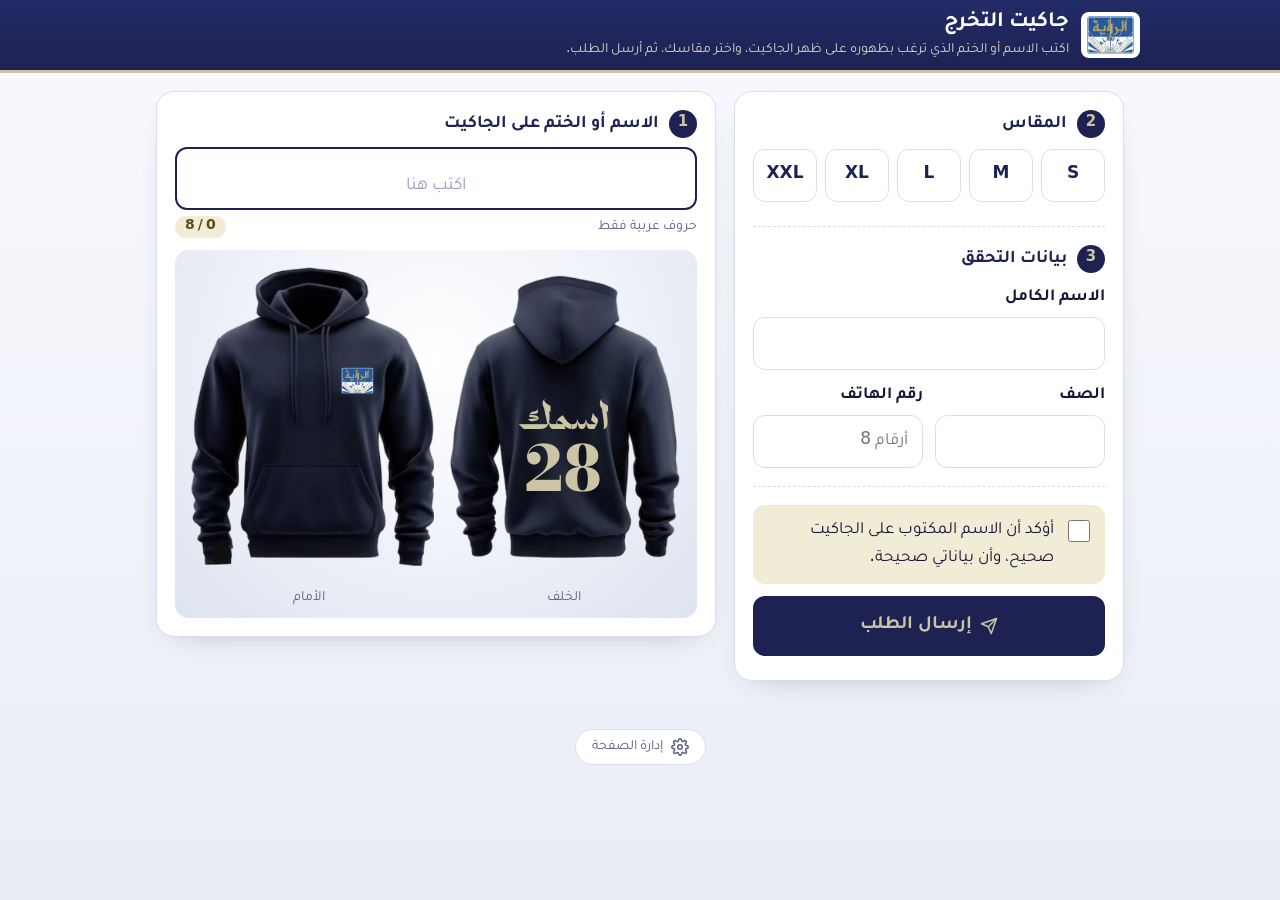
==== index.html @ e57209a1 "Faster perceived speed: instant pending screen on submit, optimistic approve/edit/cancel, cached ord" ====
<!doctype html>
<html lang="ar" dir="rtl">
<head>
<meta charset="utf-8">
<meta name="viewport" content="width=device-width,initial-scale=1">
<title>طلب جاكيت التخرج</title>
<link rel="preconnect" href="https://script.google.com">
<link rel="preconnect" href="https://script.googleusercontent.com" crossorigin>
<link rel="preload" href="assets/foda.woff2" as="font" type="font/woff2" crossorigin>
<link rel="preload" href="assets/bodoni-digits.woff2" as="font" type="font/woff2" crossorigin>
<link rel="preload" href="assets/tajawal-700.woff2" as="font" type="font/woff2" crossorigin>
<link rel="stylesheet" href="assets/fonts.css?v=20261005g">
<link rel="stylesheet" href="assets/style.css?v=20261005g">
</head>
<body>
<div id="demo" class="demo" hidden>وضع تجريبي: الطلبات تُحفظ في متصفحك فقط حتى يُضبط رابط الخادم.</div>
<header class="top"><div class="hd"><div class="brand"><img src="assets/logo.webp" alt="شعار مدرسة الرؤية ثنائية اللغة" width="108" height="88" fetchpriority="high"></div><div class="ht"><h1 id="title">جاكيت التخرج</h1><p id="intro"></p></div></div></header>
<main>
  <div id="closed" class="card msg info" hidden></div>
  <div class="stepbar" id="stepbar" aria-hidden="true"><span class="on" id="sb1"><i>1</i> الاسم</span><span id="sb2"><i>2</i> البيانات</span></div>
  <div id="app" class="layout" data-step="1">
    <section class="stage-card card" id="stageCard" aria-label="معاينة الجاكيت">
      <div class="namefield">
        <label for="jname" class="stephead" style="margin-bottom:8px"><span class="n">1</span><h2>الاسم أو الختم على الجاكيت</h2></label>
        <input id="jname" type="text" inputmode="text" lang="ar" dir="rtl" placeholder="اكتب هنا" autocomplete="off" enterkeyhint="done" required>
        <div class="counter"><span>حروف عربية فقط</span><span id="cnt"></span></div>
      </div>
      <div class="stage" id="jacket"></div>
      <button type="button" id="nextBtn" class="block nextbtn">التالي: المقاس والبيانات</button>
    </section>
    <form id="form" class="card" novalidate autocomplete="off">
      <div class="minisum" id="minisum"><div class="mj" id="miniJ"></div><div class="mt"><span>الاسم على الجاكيت</span><b id="miniName">—</b></div><button type="button" class="lnk" id="editName" data-ic="pencil">تعديل</button></div>
      <div class="sect">
        <div class="stephead"><span class="n">2</span><h2>المقاس</h2></div>
        <div class="chips" id="sizes"></div>
      </div>
      <div class="sect">
        <div class="stephead"><span class="n">3</span><h2>بيانات التحقق</h2></div>
        <div class="row">
          <div><label for="student">الاسم الكامل</label><input id="student" type="text" autocomplete="off" required></div>
          <div class="row two">
            <div><label for="grade">الصف</label><input id="grade" type="text" required></div>
            <div><label for="phone">رقم الهاتف</label><input id="phone" type="tel" inputmode="numeric" maxlength="14" autocomplete="tel-national" placeholder="8 أرقام" dir="ltr" style="text-align:right" required></div>
          </div>
        </div>
      </div>
      <div class="sect">
        <label class="check"><input id="ok" type="checkbox"><span>أؤكد أن الاسم المكتوب على الجاكيت صحيح، وأن بياناتي صحيحة.</span></label>
        <div id="err" class="msg err" role="alert" hidden></div>
        <button id="send" class="block" type="submit" data-ic="send" style="margin-top:12px">إرسال الطلب</button>
      </div>
    </form>
  </div>
  <div id="done" class="card done" hidden></div>
</main>
<div class="sendbar" id="sendbar" aria-live="polite">
  <div class="sb-sum"><b id="sbName">—</b><span id="sbSize">اختر المقاس</span></div>
  <button type="button" id="sbSend" class="sb-btn" data-ic="send">إرسال الطلب</button>
</div>
<footer class="foot"><a href="admin.html" rel="nofollow" data-ic="gear">إدارة الصفحة</a></footer>
<script src="assets/config.js?v=20261005g"></script>
<script src="assets/icons.js?v=20261005g"></script>
<script src="assets/api.js?v=20261005g"></script>
<script src="assets/jacket.js?v=20261005g"></script>
<script>try{IC.apply()}catch(e){}</script>
<script>
(function () {
  var $ = function (id) { return document.getElementById(id); };
  if (API.demo) $("demo").hidden = false;

  /* الصفحة تظهر فوراً بآخر إعدادات محفوظة (أو الافتراضية)، ثم تُحدَّث عند وصول رد الخادم */
  var S = Object.assign({}, API.DEFAULTS);
  try { Object.assign(S, JSON.parse(localStorage.getItem("jk_pub") || "{}")); } catch (e) {}

  var nameEl = $("jname"), card = $("stageCard"), form = $("form"), err = $("err");
  var svg = Jacket.mount($("jacket"));
  var max = 8;

  function clean(v) { return v.replace(/[^ء-غف-يـ ]/g, "").replace(/\s{2,}/g, " ").slice(0, max); }
  function upd() {
    var v = clean(nameEl.value);
    if (v !== nameEl.value) nameEl.value = v;
    $("cnt").textContent = v.length + " / " + max;
    Jacket.update(svg, v.trim() || "اسمك", S.number);
  }
  function renderSizes() {
    var cur = (form.querySelector("input[name=size]:checked") || {}).value;
    $("sizes").innerHTML = S.sizes.map(function (z) {
      return '<label class="chip"><input type="radio" name="size" value="' + z + '"' + (z === cur ? " checked" : "") + '><span>' + z + '</span></label>';
    }).join("");
  }
  function apply() {
    $("title").textContent = S.title; $("intro").textContent = S.intro; document.title = S.title;
    max = +S.maxChars || 8; nameEl.maxLength = max;
    renderSizes(); upd();
    var open = !!S.open;
    $("closed").textContent = S.closedMessage; $("closed").hidden = open;
    if (!$("done").hidden) return;
    $("app").hidden = !open;
  }
  apply();
  $("app").hidden = !S.open;

  /* إعادة ضبط الاسم بعد وصول الخط (لتناسب العرض) */
  if (document.fonts) { document.fonts.addEventListener("loadingdone", upd); document.fonts.ready.then(upd); }

  var settingsReady = API.call("settings").then(function (r) {
    if (!r.ok) return;
    S = Object.assign({}, S, r.settings);
    try { localStorage.setItem("jk_pub", JSON.stringify(r.settings)); } catch (e) {}
    apply();
  });

  /* شريط الإرسال السفلي (الجوال): ملخص + زر إرسال، ويختفي أثناء الكتابة */
  function sbUpd() {
    var sz = (form.querySelector("input[name=size]:checked") || {}).value;
    $("sbName").textContent = nameEl.value.trim() || "—"; $("sbSize").textContent = sz ? "المقاس " + sz : "اختر المقاس";
  }
  nameEl.addEventListener("input", sbUpd); form.addEventListener("change", sbUpd); sbUpd();
  $("sbSend").addEventListener("click", function () { if (form.requestSubmit) form.requestSubmit(); else $("send").click(); });
  document.addEventListener("focusin", function (e) { if (/^(INPUT|TEXTAREA|SELECT)$/.test(e.target.tagName) && e.target.type !== "checkbox") document.body.classList.add("kb"); });
  document.addEventListener("focusout", function () { setTimeout(function () { var a = document.activeElement; if (!a || !/^(INPUT|TEXTAREA|SELECT)$/.test(a.tagName) || a.type === "checkbox") document.body.classList.remove("kb"); }, 60); });
  nameEl.addEventListener("input", upd);
  nameEl.addEventListener("focus", function () { card.classList.add("typing"); Jacket.show(svg, "back"); });
  nameEl.addEventListener("blur", function () { card.classList.remove("typing"); });
  /* جوال: خطوتان (الاسم ثم البيانات) حتى لا تزاحم المعاينة الحقول */
  var appEl = $("app"), miniSvg = Jacket.mount($("miniJ"));
  var isMobile = function () { return window.matchMedia && window.matchMedia("(max-width:859px)").matches; };
  function setStep(n) {
    appEl.setAttribute("data-step", n); document.body.classList.toggle("step1", n === 1);
    $("sb1").classList.toggle("on", n === 1); $("sb2").classList.toggle("on", n === 2);
    if (n === 2) { var v = nameEl.value.trim(); $("miniName").textContent = v; Jacket.update(miniSvg, v, S.number); }
    window.scrollTo(0, 0);
  }
  document.body.classList.add("step1");
  $("nextBtn").addEventListener("click", function () {
    if (!nameEl.value.trim()) { mark(nameEl, true); nameEl.focus(); return; }
    mark(nameEl, false); setStep(2);
    var st = $("student"); setTimeout(function () { try { st.focus({ preventScroll: true }); } catch (e) {} }, 0);
  });
  $("editName").addEventListener("click", function () { setStep(1); nameEl.focus(); });
  nameEl.addEventListener("keydown", function (e) { if (e.key === "Enter") { e.preventDefault(); nameEl.blur(); if (isMobile() && nameEl.value.trim()) $("nextBtn").click(); } });
  /* إبقاء المعاينة داخل المنطقة المرئية عند ظهور لوحة المفاتيح (آيفون) */
  if (window.visualViewport) {
    var vv = window.visualViewport;
    var pin = function () { card.style.transform = false ? "translateY(" + vv.offsetTop + "px)" : ""; };
    vv.addEventListener("resize", pin); vv.addEventListener("scroll", pin);
  }

  function esc2(t) { return String(t == null ? "" : t).replace(/[&<>"]/g, function (c) { return { "&": "&amp;", "<": "&lt;", ">": "&gt;", '"': "&quot;" }[c]; }); }
  function fail(m) { err.textContent = m; err.hidden = false; err.scrollIntoView({ block: "center", behavior: "smooth" }); }
  /* رقم الهاتف: أرقام فقط وثمانية بالضبط (يُزال مفتاح 965 عند اللصق) */
  $("phone").addEventListener("input", function () {
    var d = API.digits(this.value);
    if (d.length === 11 && d.indexOf("965") === 0) d = d.slice(3);
    d = d.slice(0, 8); if (this.value !== d) this.value = d;
  });
  var FIELDS = { jname: nameEl, student: $("student"), grade: $("grade"), phone: $("phone") };
  function mark(el, bad) { el.setAttribute("aria-invalid", bad ? "true" : "false"); el.classList.toggle("bad", !!bad); }
  Object.keys(FIELDS).forEach(function (k) { FIELDS[k].addEventListener("input", function () { mark(FIELDS[k], false); }); });
  form.addEventListener("submit", async function (e) {
    e.preventDefault(); err.hidden = true;
    var jn = nameEl.value.trim(), size = (form.querySelector("input[name=size]:checked") || {}).value;
    var st = $("student").value.trim(), gr = $("grade").value.trim(), ph = API.digits($("phone").value);
    /* تحقق فوري ومحلي من كل الحقول دون انتظار الخادم */
    var miss = [], first = null;
    function need(el, label, bad) { mark(el, bad); if (bad) { miss.push(label); if (!first) first = el; } }
    need(nameEl, "الاسم على الجاكيت", !jn);
    var noSize = !size; if (noSize) { miss.push("المقاس"); if (!first) first = $("sizes").querySelector("input"); }
    $("sizes").classList.toggle("bad", noSize);
    need($("student"), "الاسم الكامل", st.length < 3);
    need($("grade"), "الصف", !gr);
    need($("phone"), ph.length ? "رقم هاتف صحيح (8 أرقام)" : "رقم الهاتف", ph.length !== 8);
    var noOk = !$("ok").checked; if (noOk) { miss.push("تأكيد صحة البيانات"); if (!first) first = $("ok"); }
    if (miss.length) { fail("الناقص: " + miss.join("، ")); if (first === nameEl && isMobile()) setStep(1); if (first && first.focus) first.focus({ preventScroll: true }); return; }
    var b = $("send"); b.disabled = true; b.innerHTML = '<span class="spin"></span>جارٍ الإرسال…';
    await settingsReady;                      /* يضمن استخدام أحدث إعدادات المقاسات والحروف */
    if (!S.open) { b.disabled = false; b.innerHTML = IC("send") + "إرسال الطلب"; return fail(S.closedMessage); }
    if (jn.length > max || S.sizes.indexOf(size) < 0) { b.disabled = false; b.innerHTML = IC("send") + "إرسال الطلب"; return fail(jn.length > max ? "الاسم أطول من الحد المسموح (" + max + " حروف)." : "المقاس غير متاح."); }
    /* إظهار شاشة «جارٍ الإرسال» فوراً، ثم تحويلها إلى «تم الاستلام» عند ردّ الخادم؛ وإن فشل نعود للنموذج */
    $("app").hidden = true; document.body.classList.add("is-done"); var d = $("done"); d.hidden = false;
    d.innerHTML = '<div class="pendmark" id="pendM"><span class="spin lg"></span></div>' +
      '<h2 id="doneH" tabindex="-1" class="pending">جارٍ إرسال طلبك…</h2>' +
      '<p class="sub" id="doneSub">لحظات من فضلك ولا تغلق الصفحة.</p>' +
      '<div class="stage" style="max-width:240px;margin:6px auto 0"></div>' +
      '<div class="sum"><div id="doneId">رقم الطلب: <b>…</b></div><div>الاسم الكامل: <b>' + esc2(st) + '</b></div><div>المقاس: <b>' + size + '</b></div></div>' +
      '<div class="msg info nx" id="doneNx"><b>تنبيه:</b> لا تعتبر الطلب مستلماً حتى تظهر علامة الصح الخضراء.</div>';
    var s2 = Jacket.mount(d.querySelector(".stage")); Jacket.update(s2, jn, S.number);
    var top = function () { window.scrollTo(0, 0); document.documentElement.scrollTop = 0; try { $("doneH").focus({ preventScroll: true }); } catch (e) {} };
    top(); requestAnimationFrame(top); setTimeout(top, 120);
    var res = await API.call("submit", { order: { jacketName: jn, size: size, student: st, grade: gr, phone: ph } });
    b.disabled = false; b.innerHTML = IC("send") + "إرسال الطلب";
    if (!res.ok) {
      d.hidden = true; d.innerHTML = ""; document.body.classList.remove("is-done"); $("app").hidden = false;
      window.scrollTo(0, 0); return fail(res.error || "تعذّر إرسال الطلب.");
    }
    $("pendM").outerHTML = '<svg class="okmark" viewBox="0 0 52 52" aria-hidden="true"><circle cx="26" cy="26" r="24"/><path d="M14 27l8 8 16-17"/></svg>';
    var h = $("doneH"); h.className = ""; h.textContent = res.updated ? "تم تحديث طلبك بنجاح" : "تم استلام طلبك بنجاح";
    $("doneSub").textContent = "شكراً لك، وصلنا طلبك وسيراجعه المشرف.";
    $("doneId").innerHTML = "رقم الطلب: <b>" + res.id + "</b>";
    $("doneNx").innerHTML = '<b>الخطوة التالية:</b> سيتواصل معك المشرف عبر واتساب على الرقم <b dir="ltr">' + esc2(ph) + '</b> لاعتماد الطلب. احتفظ برقم الطلب.';
  });
})();
</script>
</body>
</html>
---- assets/fonts.css ----
@font-face{font-family:"Foda Display";src:url("foda.woff2") format("woff2");font-display:swap}
@font-face{font-family:"Jacket Num";src:url("bodoni-digits.woff2") format("woff2");font-weight:800;font-display:swap}
@font-face{font-family:"Tajawal";src:url("tajawal-400.woff2") format("woff2");font-weight:400;font-display:swap}
@font-face{font-family:"Tajawal";src:url("tajawal-700.woff2") format("woff2");font-weight:700;font-display:swap}
---- assets/style.css ----
/* تصميم فاتح موحّد (بقرار تصميمي): الجاكيت الكحلي يبرز على أرضية فاتحة */
:root{--bg:#eef1f7;--card:#ffffff;--ink:#141838;--mut:#596083;--line:#d9deec;--navy:#1d2252;--navy-d:#141838;--navy-l:#2e3680;--beige:#cbc5a5;--beige-l:#f1ecd6;--ok:#17754a;--warn:#a85f00;--bad:#b3261e;color-scheme:light}
*{box-sizing:border-box}
html{-webkit-text-size-adjust:100%}
body{margin:0;min-height:100vh;background:var(--bg);background-image:linear-gradient(180deg,#f8f9fd 0,#e9edf6 100%);color:var(--ink);font-family:"Tajawal",system-ui,sans-serif;font-size:17px;line-height:1.6}
.demo{background:var(--beige-l);color:#6a5a1c;text-align:center;padding:8px 16px;font-size:14px;border-bottom:1px solid #e3dbb8}
.demo a{color:var(--navy);font-weight:700}
header.top{background:linear-gradient(180deg,#fff,#f6f3e6);border-bottom:1px solid var(--line);padding:22px 16px 20px;text-align:center}
header.top h1{margin:0;font-size:30px;font-weight:700;color:var(--navy);text-wrap:balance}
header.top h1::after{content:"";display:block;width:56px;height:4px;border-radius:4px;background:var(--beige);margin:8px auto 0}
header.top p{margin:10px auto 0;max-width:560px;color:var(--mut);font-size:16px}
main{max-width:1000px;margin:0 auto;padding:18px 16px 40px}
.card{background:var(--card);border:1px solid var(--line);border-radius:18px;padding:18px;box-shadow:0 10px 30px -22px rgba(20,24,56,.45)}
.layout{display:grid;gap:18px;grid-template-columns:minmax(0,1fr)}
@media(min-width:860px){.layout{grid-template-columns:400px minmax(0,1fr);align-items:start}.stage-card{position:sticky;top:16px}}
.stage{background:radial-gradient(ellipse at 50% 30%,#fff 0,#eef1f8 55%,#dde3f0 100%);border-radius:14px;padding:6px}
.stage svg{display:block;width:100%;height:auto;margin:0 auto}
.namefield{margin-top:14px}
.namefield input[type=text]{font-family:"Foda Display","Tajawal",serif;font-size:30px!important;line-height:1.3;text-align:center;padding:10px 14px;border-color:var(--navy)!important;border-width:2px!important;color:var(--navy)}
.namefield input[type=text]::placeholder{font-family:"Tajawal",sans-serif;font-size:18px;color:#9aa0bd}
.counter{display:flex;justify-content:space-between;color:var(--mut);font-size:14px;margin-top:6px}
.counter #cnt{background:var(--beige-l);color:#5b4e18;border-radius:99px;padding:0 10px;font-weight:700}
@media(max-width:859px){
  .stage-card{position:sticky;top:env(safe-area-inset-top,0px);z-index:10;margin-inline:-16px;border-radius:0 0 20px 20px;border-top:0;padding:8px 16px 12px;box-shadow:0 14px 26px -16px rgba(20,24,56,.5);transition:padding .2s}
  .stage svg{max-height:25vh}
  .namefield{margin-top:8px}
  .namefield .counter{display:none}
  .namefield input[type=text]{font-size:26px!important;padding:6px 12px}
}
@media(max-height:520px){.stage svg{max-height:18vh!important}}
.stephead{display:flex;align-items:center;gap:10px;margin:0 0 10px}
.stephead h2{margin:0;font-size:18px;font-weight:700;color:var(--navy)}
.stephead .n{flex:none;width:28px;height:28px;border-radius:50%;background:var(--navy);color:var(--beige);display:grid;place-items:center;font-weight:700;font-size:15px}
.stephead small{color:var(--mut);font-weight:400}
.sect{padding-bottom:18px;margin-bottom:18px;border-bottom:1px dashed var(--line)}
.sect:last-of-type{border-bottom:0;margin-bottom:6px;padding-bottom:0}
label,legend{display:block;font-weight:700;margin-bottom:6px;padding:0}
.hint{color:var(--mut);font-size:14px;margin-top:4px}
fieldset{border:0;margin:0 0 18px;padding:0}
input[type=text],input[type=tel],input[type=password],input[type=number],textarea,select{width:100%;font:inherit;padding:12px 14px;border:1.5px solid var(--line);border-radius:12px;background:#fff;color:var(--ink);transition:border-color .15s,box-shadow .15s}
input:focus,textarea:focus,select:focus{outline:0;border-color:var(--navy);box-shadow:0 0 0 4px rgba(46,54,128,.16)}
.chips{display:grid;grid-template-columns:repeat(auto-fit,minmax(64px,1fr));gap:8px}
.chip{position:relative}
.chip input{position:absolute;opacity:0;inset:0;cursor:pointer;margin:0}
.chip span{display:block;text-align:center;padding:12px 8px;border:1.5px solid var(--line);border-radius:12px;font-weight:700;background:#fff;color:var(--navy);transition:all .15s}
.chip:hover span{border-color:var(--navy-l)}
.chip input:checked+span{background:var(--navy);color:var(--beige);border-color:var(--navy);box-shadow:0 8px 16px -10px var(--navy)}
.chip input:focus-visible+span{box-shadow:0 0 0 4px rgba(46,54,128,.25)}
.row{display:grid;gap:12px;grid-template-columns:minmax(0,1fr)}
@media(min-width:560px){.row.two{grid-template-columns:minmax(0,1fr) minmax(0,1fr)}}
.check{display:flex;gap:10px;align-items:flex-start;font-weight:400;background:var(--beige-l);border-radius:12px;padding:12px}
.check input{flex:none;width:22px;height:22px;margin-top:3px;accent-color:var(--navy)}
button,.btn{font:inherit;font-weight:700;border:0;border-radius:12px;padding:13px 20px;background:var(--navy);color:var(--beige);cursor:pointer;text-decoration:none;display:inline-block;text-align:center;transition:transform .12s,box-shadow .12s,background .12s}
button:hover:not(:disabled),.btn:hover{background:var(--navy-l);transform:translateY(-1px);box-shadow:0 10px 18px -12px var(--navy)}
button:focus-visible,.btn:focus-visible{outline:3px solid var(--beige);outline-offset:2px}
button:disabled{opacity:.55;cursor:not-allowed}
button.block{width:100%;font-size:19px;padding:15px}
button.ghost,.btn.ghost{background:#fff;color:var(--navy);border:1.5px solid var(--navy)}
button.ghost:hover:not(:disabled){background:var(--beige-l);color:var(--navy)}
button.sm,.btn.sm{padding:8px 12px;font-size:15px}
.wa{background:#1b8f4f!important;color:#fff!important}
.warnb{background:#b26a00!important;color:#fff!important}
.msg{padding:12px 14px;border-radius:12px;margin:12px 0}
.msg.err{background:#fde8e6;color:var(--bad)}
.msg.ok{background:#e4f4ea;color:var(--ok)}
.msg.info{background:#fff4dc;color:#7a5200}
.done{text-align:center;padding:26px 16px}
.done .big{width:64px;height:64px;border-radius:50%;background:var(--ok);color:#fff;display:grid;place-items:center;font-size:34px;margin:0 auto 8px}
.done h2{margin:0 0 10px;color:var(--navy)}
.sum{display:inline-block;text-align:right;margin-top:12px;background:var(--beige-l);border-radius:12px;padding:10px 18px}
/* لوحة المدير */
.tabs{display:flex;gap:8px;margin-bottom:14px;flex-wrap:wrap}
.stats{display:grid;grid-template-columns:repeat(auto-fit,minmax(130px,1fr));gap:10px;margin-bottom:12px}
.stat{background:var(--card);border:1px solid var(--line);border-radius:14px;padding:10px 14px}
.stat b{display:block;font-size:26px;color:var(--navy)}
.tools{display:flex;gap:8px;flex-wrap:wrap;margin-bottom:12px}
.tools input,.tools select{flex:1 1 180px;width:auto}
.orders{display:grid;gap:12px;grid-template-columns:repeat(auto-fill,minmax(min(100%,300px),1fr))}
.order{background:var(--card);border:1px solid var(--line);border-radius:16px;padding:12px;display:flex;flex-direction:column;gap:6px;box-shadow:0 10px 24px -20px rgba(20,24,56,.5)}
.order .nm{font-family:"Foda Display",serif;font-size:36px;line-height:1.3;background:var(--navy);color:var(--beige);border-radius:12px;padding:6px;text-align:center}
.order .meta{font-size:15px;color:var(--mut)}
.order .acts{display:flex;gap:6px;flex-wrap:wrap;margin-top:4px}
.badge{display:inline-block;padding:2px 10px;border-radius:99px;font-size:13px;font-weight:700}
.b-new{background:#e3e7ff;color:#2a3a9e}.b-approved{background:#e4f4ea;color:var(--ok)}.b-edit{background:#fff0d6;color:var(--warn)}.b-cancelled{background:#eee;color:#666}
.sizes{display:flex;gap:6px;flex-wrap:wrap;margin-bottom:12px}
.sizes span{background:var(--card);border:1px solid var(--line);border-radius:10px;padding:4px 10px;font-weight:700;color:var(--navy)}
.login{max-width:380px;margin:50px auto}
@media(prefers-reduced-motion:reduce){*{transition:none!important}}
/* عرض الأمام والخلف */
.jwrap{position:relative}
.jview{display:block}
.jwrap[data-view="back"] .jv-front,.jwrap[data-view="front"] .jv-back{position:absolute;inset:0;opacity:0;pointer-events:none;visibility:hidden}
.jtoggle{position:absolute;top:8px;inset-inline-start:8px;display:flex;background:rgba(255,255,255,.88);border:1px solid var(--line);border-radius:99px;padding:3px;gap:2px;backdrop-filter:blur(4px)}
.jtoggle button{padding:4px 12px;border-radius:99px;font-size:14px;background:transparent;color:var(--navy);box-shadow:none;transform:none}
.jtoggle button:hover:not(:disabled){background:var(--beige-l);transform:none;box-shadow:none}
.jtoggle button[aria-pressed="true"],.jtoggle button[aria-pressed="true"]:hover:not(:disabled){background:var(--navy);color:var(--beige)}
.brand{display:flex;justify-content:center}
.brand img{height:88px;width:auto;border-radius:10px;box-shadow:0 8px 20px -12px rgba(20,24,56,.6)}
@media(max-width:859px){.brand img{height:64px}}

.danger{background:#b3261e!important;color:#fff!important}
.subtabs{display:flex;gap:8px;flex-wrap:wrap;margin-bottom:12px}
.subtabs .cnt{display:inline-block;min-width:22px;padding:0 6px;border-radius:99px;background:rgba(255,255,255,.22);font-size:13px}
.subtabs .ghost .cnt{background:var(--beige-l);color:var(--navy)}
input.bad,.chips.bad .chip span{border-color:var(--bad)!important}
input.bad{box-shadow:0 0 0 3px rgba(179,38,30,.15)}
.namefield input[type=text].bad{border-color:var(--bad)!important}
.danger-o{color:#b3261e!important;border-color:#b3261e!important}
.danger-o:hover:not(:disabled){background:#fde8e6!important}
.foot{text-align:center;padding:8px 16px 28px}
.foot a{color:var(--mut);font-size:14px;text-decoration:none;border:1px solid var(--line);border-radius:99px;padding:6px 16px;background:var(--card);display:inline-block}
.foot a:hover{color:var(--navy);border-color:var(--navy)}
.foot a:focus-visible{outline:3px solid var(--beige);outline-offset:2px}

/* لوحة المدير: شريط علوي مرتب */
.adminbar{display:flex;align-items:center;justify-content:space-between;gap:10px;flex-wrap:wrap;margin-bottom:14px}
.barlinks{display:flex;align-items:center;gap:2px;flex-wrap:wrap}
.seg{display:inline-flex;background:#e3e7f3;border-radius:12px;padding:3px;gap:2px}
.seg button{background:transparent;color:var(--mut);border-radius:9px;padding:8px 18px;box-shadow:none;transform:none;font-size:16px}
.seg button:hover:not(:disabled){background:rgba(255,255,255,.6);transform:none;box-shadow:none;color:var(--navy)}
.seg button[aria-pressed="true"],.seg button[aria-pressed="true"]:hover:not(:disabled){background:var(--navy);color:var(--beige);box-shadow:0 4px 10px -6px var(--navy)}
.seg .cnt{display:inline-block;min-width:22px;padding:0 6px;margin-inline-start:4px;border-radius:99px;background:rgba(0,0,0,.08);font-size:13px}
.seg button[aria-pressed="true"] .cnt{background:rgba(255,255,255,.22)}
.seg2{margin-bottom:12px}
.lnk{background:transparent;border:0;color:var(--mut);font:inherit;font-size:15px;font-weight:400;padding:6px 10px;border-radius:8px;cursor:pointer;text-decoration:none;display:inline-block;box-shadow:none;transform:none}
.lnk:hover:not(:disabled){background:#e3e7f3;color:var(--navy);transform:none;box-shadow:none}
.lnk.boxed{border:1.5px solid var(--line);background:#fff;color:var(--navy);font-weight:700;padding:10px 14px;border-radius:12px;flex:none}
.lnk.dng{color:var(--bad)}
.lnk.dng:hover:not(:disabled){background:#fde8e6;color:var(--bad)}
.order .acts{display:grid;grid-template-columns:1fr 1fr;gap:8px;margin-top:6px}
.order .acts .lnk{grid-column:1/-1;justify-self:start;padding:4px 6px;font-size:14px}
.order .acts .msg{grid-column:1/-1}
.stats{grid-template-columns:repeat(4,minmax(0,1fr))}
@media(max-width:520px){.stats{grid-template-columns:repeat(2,minmax(0,1fr))}.seg button{padding:8px 14px}}

/* ===== أيقونات وحركات وأزرار مريحة للّمس ===== */
.ic{width:1.15em;height:1.15em;flex:none;vertical-align:-.2em;margin-inline-end:.45em}
.lnk .ic,.seg .ic{width:1.1em;height:1.1em}
button,.btn,.lnk,.chip span{-webkit-tap-highlight-color:transparent;touch-action:manipulation;user-select:none}
button,.btn{display:inline-flex;align-items:center;justify-content:center;min-height:46px}
button.sm,.btn.sm{min-height:44px;padding:8px 14px}
button.block{display:flex;width:100%;min-height:54px;position:relative;overflow:hidden}
button:active:not(:disabled),.btn:active,.chip:active span{transform:scale(.96)!important;box-shadow:none!important;transition-duration:.06s}
.lnk{min-height:40px;align-items:center}
.lnk:active{background:#d3d9ec!important}
/* لمعان خفيف يمرّ على الأزرار الرئيسية */
button.block::after,.wa::after,.warnb::after{content:"";position:absolute;inset:0;background:linear-gradient(110deg,transparent 35%,rgba(255,255,255,.28) 50%,transparent 65%);transform:translateX(-120%);transition:transform .7s}
.wa,.warnb{position:relative;overflow:hidden}
button.block:hover:not(:disabled)::after,.wa:hover::after,.warnb:hover::after{transform:translateX(120%)}
button.block:hover:not(:disabled) .ic{animation:fly .6s ease}
@keyframes fly{40%{transform:translate(-6px,-4px) rotate(-12deg)}100%{transform:none}}
.wa:hover .ic,.warnb:hover .ic{animation:wob .5s}
@keyframes wob{25%{transform:rotate(-14deg)}60%{transform:rotate(10deg)}100%{transform:none}}
.chip input:checked+span{animation:pop .28s cubic-bezier(.3,1.6,.5,1)}
@keyframes pop{0%{transform:scale(.9)}100%{transform:scale(1)}}
.seg button{transition:background .2s,color .2s}
.seg button[aria-pressed="true"] .ic{animation:pop .3s}
.lnk[data-ic="refresh"]:active .ic,.lnk[data-ic="refresh"].busy .ic{animation:spin .6s linear infinite}
@keyframes spin{to{transform:rotate(360deg)}}
.spin{width:1em;height:1em;border:2.5px solid currentColor;border-top-color:transparent;border-radius:50%;display:inline-block;margin-inline-end:.5em;animation:spin .7s linear infinite}
/* دخول البطاقات */
.order,.stat{animation:rise .4s both}
.order:nth-child(2){animation-delay:.05s}.order:nth-child(3){animation-delay:.1s}.order:nth-child(4){animation-delay:.15s}.order:nth-child(n+5){animation-delay:.2s}
@keyframes rise{from{opacity:0;transform:translateY(10px)}to{opacity:1;transform:none}}
.order:hover{transform:translateY(-2px);box-shadow:0 16px 30px -20px rgba(20,24,56,.6);transition:transform .18s,box-shadow .18s}
.msg{animation:rise .25s both}
.foot a{display:inline-flex;align-items:center}
/* ترتيب البطاقة: الإجراءان الرئيسيان ثم إجراء ثانوي هادئ */
.order .acts .lnk{min-height:36px}
.order .acts.canc{grid-template-columns:1fr}
.order .acts [data-r]{grid-column:1/-1}
.tools .lnk.boxed{min-height:50px}
.tools input,.tools select{min-height:50px}
@media(min-width:700px) and (max-width:1100px){.orders{grid-template-columns:repeat(2,minmax(0,1fr))}}
@media(prefers-reduced-motion:reduce){*,*::before,*::after{animation:none!important;transition:none!important}}
.stage svg.ic,.jtoggle svg.ic{display:inline-block;width:1.1em;height:1.1em;max-height:none;margin:0 0 0 .4em;vertical-align:-.2em}
.jtoggle button{display:inline-flex;align-items:center;min-height:36px;padding:4px 12px}
.chips{grid-template-columns:repeat(5,minmax(0,1fr))}
.chip span{padding:12px 4px}

/* رأس مضغوط بلون الشعار الكحلي، والشعار داخل مستطيل أبيض صغير */
header.top{background:linear-gradient(180deg,#232b67,#1d2252);border-bottom:3px solid var(--beige);padding:10px 16px;text-align:start}
header.top .hd{max-width:1000px;margin:0 auto;display:flex;align-items:center;gap:12px}
header.top h1{color:#fff;font-size:22px;line-height:1.25;margin:0}
header.top h1::after{display:none}
header.top p{color:#d9d6c3;font-size:14px;line-height:1.45;margin:2px 0 0;max-width:none}
header.top p:empty{display:none}
header.top .ht{min-width:0}
.brand{flex:none}
.brand img{display:block;height:46px;width:auto;background:#fff;padding:4px 6px;border-radius:8px;box-shadow:none}
header.top:not(:has(.hd)){text-align:center;padding:14px 16px}
@media(max-width:859px){.brand img{height:42px}header.top h1{font-size:19px}header.top p{font-size:13px}}

/* توحيد أحجام الأيقونات بالبكسل (أمان على سفاري/آيباد) */
svg.ic{width:18px!important;height:18px!important;max-width:18px;max-height:18px;min-width:18px;flex:none;margin:0 0 0 8px;vertical-align:middle}
.stage svg.ic,.jtoggle svg.ic{width:16px!important;height:16px!important;max-width:16px;max-height:16px;min-width:16px;margin:0 0 0 6px}
.lnk svg.ic{width:17px!important;height:17px!important;max-width:17px;max-height:17px;min-width:17px}
button,.btn,.lnk{gap:0}

/* ===== تخطيط جديد: الاسم أولاً، الوجهان معاً على الشاشات الكبيرة، شريط إرسال للجوال ===== */
.namefield{margin:0 0 12px}
.stage-card .stage{margin-top:0}
@media(min-width:860px){
  .layout{grid-template-columns:minmax(0,1fr) 560px;grid-auto-flow:dense}
  .stage-card{grid-column:2}
  #form{grid-column:1;grid-row:1}
  .stage-card .jwrap{display:grid;grid-template-columns:1fr 1fr;gap:4px}
  .stage-card .jwrap .jv-back,.stage-card .jwrap .jv-front{position:static!important;opacity:1!important;visibility:visible!important;pointer-events:auto!important}
  .stage-card .jtoggle{display:none}
  .stage-card .jwrap::after{display:none}
  .stage{padding:8px}
  .stage-card .jv-back::after,.stage-card .jv-front::after{display:block;text-align:center;color:var(--mut);font-size:14px;margin-top:2px}
  .stage-card .jv-back::after{content:"الخلف"}.stage-card .jv-front::after{content:"الأمام"}
  .sendbar{display:none!important}
}
@media(max-width:859px){
  .stage svg{max-height:20vh}
  .stage-card{padding-top:10px}
  .namefield{margin:0 0 8px}
  .namefield .stephead{margin-bottom:6px!important}
  body{padding-bottom:84px}
  .sendbar{position:fixed;inset-inline:0;bottom:0;z-index:20;display:flex;align-items:center;gap:12px;padding:10px 16px calc(10px + env(safe-area-inset-bottom,0px));background:rgba(255,255,255,.96);backdrop-filter:blur(8px);border-top:1px solid var(--line);box-shadow:0 -10px 24px -16px rgba(20,24,56,.5);transition:transform .2s}
  body.kb .sendbar{transform:translateY(120%)}
  .sb-sum{flex:1;min-width:0;display:flex;flex-direction:column;line-height:1.3}
  .sb-sum b{font-family:"Foda Display","Tajawal",serif;font-size:22px;color:var(--navy);white-space:nowrap;overflow:hidden;text-overflow:ellipsis}
  .sb-sum span{font-size:13px;color:var(--mut)}
  .sb-btn{flex:none;min-height:48px;padding:10px 20px}
  #send{display:none}
}
@media(min-width:860px){.sb-sum,.sb-btn{display:none}}
@media(max-width:859px){
  .stage svg{max-height:17vh}
  .stage{padding:4px}
  .stage-card .jtoggle{top:auto;bottom:6px;inset-inline-start:auto;left:50%;right:auto;transform:translateX(-50%);padding:2px}
  .stage-card .jtoggle button{min-height:30px;padding:2px 10px;font-size:13px}
  .stage-card .jtoggle svg.ic{display:none}
  .stage-card .jwrap{min-height:0}
}
/* الجوال: زر الأمام/الخلف تحت الصورة وليس فوقها */
@media(max-width:859px){
  .stage-card .jtoggle{position:static!important;transform:none!important;left:auto;right:auto;bottom:auto;width:max-content;margin:6px auto 2px;background:#fff}
  .stage-card .jtoggle button{min-height:30px;padding:2px 12px}
  .stage-card .jtoggle svg.ic{display:none!important}
}

/* شاشة تم الاستلام */
body.is-done .sendbar{display:none!important}
body.is-done{padding-bottom:0}
.done{max-width:520px;margin:18px auto;padding:26px 18px}
.done .big{display:none}
.okmark{width:84px;height:84px;display:block;margin:0 auto 6px}
.okmark circle{fill:#e4f4ea;stroke:var(--ok);stroke-width:2.5;stroke-dasharray:152;stroke-dashoffset:152;animation:draw .6s ease forwards}
.okmark path{fill:none;stroke:var(--ok);stroke-width:4;stroke-linecap:round;stroke-linejoin:round;stroke-dasharray:40;stroke-dashoffset:40;animation:draw .4s .5s ease forwards}
@keyframes draw{to{stroke-dashoffset:0}}
.done h2{font-size:24px;margin:4px 0 2px;color:var(--ok);outline:0}
.done .sub{margin:0 0 4px;color:var(--mut)}
.done .sum{display:block;text-align:right;margin:14px auto 0;max-width:340px}
.done .nx{text-align:right;margin:14px 0 0}
[hidden]{display:none!important}
.done .jtoggle{display:none}

/* ===== جوال: خطوتان ===== */
.stepbar,.minisum,.nextbtn{display:none}
@media(max-width:859px){
  .stepbar{display:flex;gap:8px;margin:2px 0 12px}
  .stepbar span{flex:1;display:flex;align-items:center;justify-content:center;gap:6px;padding:8px;border-radius:99px;background:#e3e7f3;color:var(--mut);font-weight:700;font-size:14px;transition:background .25s,color .25s}
  .stepbar span i{font-style:normal;width:22px;height:22px;border-radius:50%;display:grid;place-items:center;background:#fff;color:var(--navy);font-size:13px}
  .stepbar span.on{background:var(--navy);color:var(--beige)}
  .stepbar span.on i{background:var(--beige);color:var(--navy)}
  #app[data-step="1"] #form{display:none}
  #app[data-step="2"] .stage-card{display:none}
  .stage-card{position:static!important;margin-inline:0;border-radius:18px;box-shadow:0 10px 30px -22px rgba(20,24,56,.45);padding:18px}
  .stage svg{max-height:46vh}
  .stage-card .jtoggle{margin-top:8px}
  .nextbtn{display:flex;margin-top:12px}
  body.step1 .sendbar{display:none!important}
  body.step1{padding-bottom:0}
  #app[data-step="2"] .minisum{display:flex}
  .minisum{align-items:center;gap:12px;background:var(--beige-l);border-radius:14px;padding:8px 12px;margin:0 0 16px}
  .minisum .mj{flex:none;width:58px}
  .minisum .mj .jtoggle{display:none}
  .minisum .mj svg{max-height:none;width:58px;height:auto}
  .minisum .mt{flex:1;min-width:0;display:flex;flex-direction:column;line-height:1.3}
  .minisum .mt span{font-size:13px;color:var(--mut)}
  .minisum .mt b{font-family:"Foda Display","Tajawal",serif;font-size:24px;color:var(--navy);white-space:nowrap;overflow:hidden;text-overflow:ellipsis}
}

button.nextbtn{display:none}
@media(max-width:859px){button.nextbtn{display:flex}}

.pendmark{height:84px;display:grid;place-items:center;margin-bottom:6px}
.spin.lg{width:54px;height:54px;border-width:5px;margin:0;color:var(--navy)}
.done h2.pending{color:var(--navy)}
body.is-done .stepbar{display:none!important}
.spin.lg{display:block;border:5px solid #d9deec;border-top-color:var(--navy);color:var(--navy)}
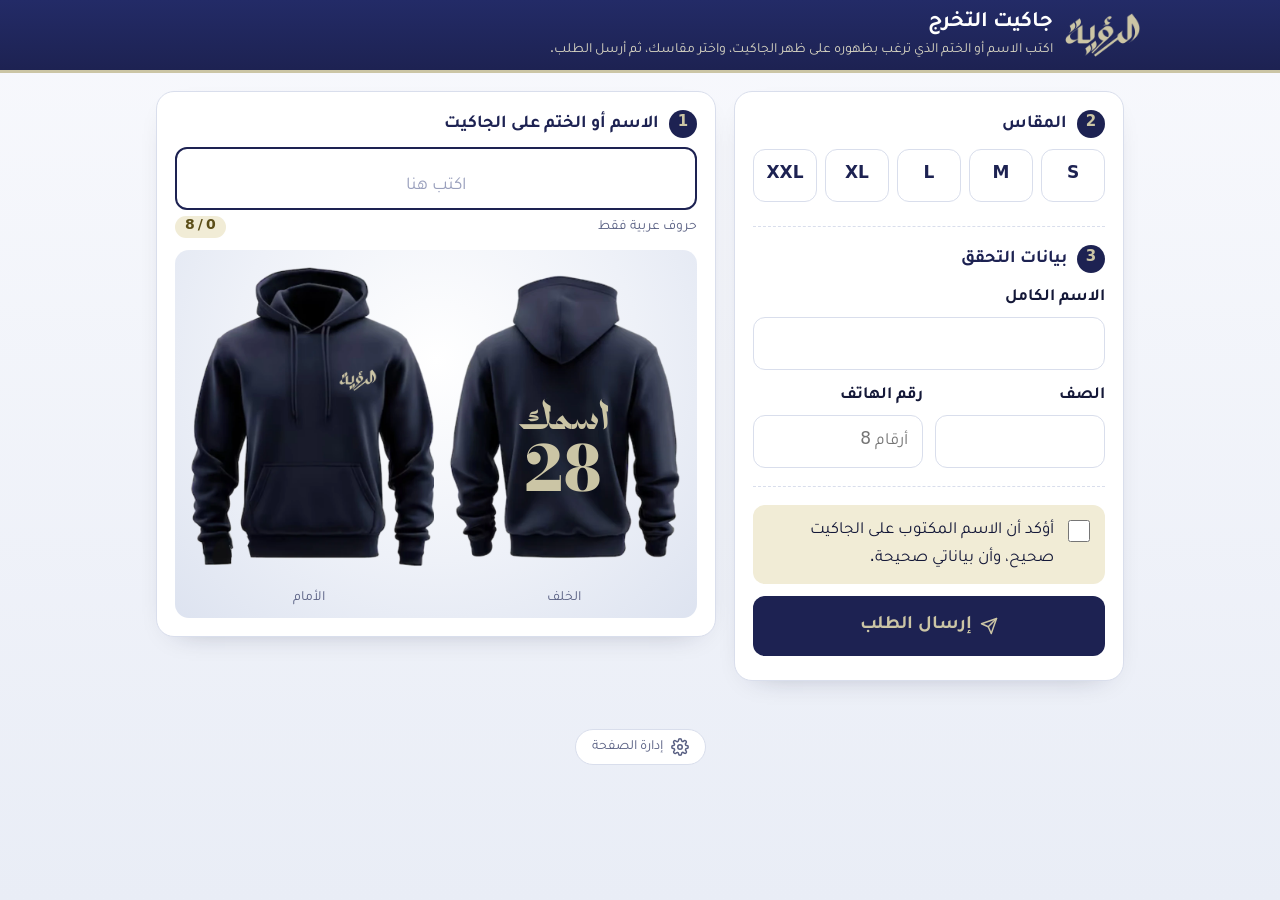
==== commit 6df80ed5: "New wordmark logo (الرؤية) on the jacket chest and in the header Co-Authored-By: Claude Sonnet 5.5 <" ====
--- a/index.html
+++ b/index.html
@@ -9,12 +9,12 @@
 <link rel="preload" href="assets/foda.woff2" as="font" type="font/woff2" crossorigin>
 <link rel="preload" href="assets/bodoni-digits.woff2" as="font" type="font/woff2" crossorigin>
 <link rel="preload" href="assets/tajawal-700.woff2" as="font" type="font/woff2" crossorigin>
-<link rel="stylesheet" href="assets/fonts.css?v=20261005g">
-<link rel="stylesheet" href="assets/style.css?v=20261005g">
+<link rel="stylesheet" href="assets/fonts.css?v=20261005i">
+<link rel="stylesheet" href="assets/style.css?v=20261005i">
 </head>
 <body>
 <div id="demo" class="demo" hidden>وضع تجريبي: الطلبات تُحفظ في متصفحك فقط حتى يُضبط رابط الخادم.</div>
-<header class="top"><div class="hd"><div class="brand"><img src="assets/logo.webp" alt="شعار مدرسة الرؤية ثنائية اللغة" width="108" height="88" fetchpriority="high"></div><div class="ht"><h1 id="title">جاكيت التخرج</h1><p id="intro"></p></div></div></header>
+<header class="top"><div class="hd"><div class="brand"><img src="assets/logo-word.webp" alt="مدرسة الرؤية ثنائية اللغة" width="75" height="44" fetchpriority="high"></div><div class="ht"><h1 id="title">جاكيت التخرج</h1><p id="intro"></p></div></div></header>
 <main>
   <div id="closed" class="card msg info" hidden></div>
   <div class="stepbar" id="stepbar" aria-hidden="true"><span class="on" id="sb1"><i>1</i> الاسم</span><span id="sb2"><i>2</i> البيانات</span></div>
@@ -58,10 +58,10 @@
   <button type="button" id="sbSend" class="sb-btn" data-ic="send">إرسال الطلب</button>
 </div>
 <footer class="foot"><a href="admin.html" rel="nofollow" data-ic="gear">إدارة الصفحة</a></footer>
-<script src="assets/config.js?v=20261005g"></script>
-<script src="assets/icons.js?v=20261005g"></script>
-<script src="assets/api.js?v=20261005g"></script>
-<script src="assets/jacket.js?v=20261005g"></script>
+<script src="assets/config.js?v=20261005i"></script>
+<script src="assets/icons.js?v=20261005i"></script>
+<script src="assets/api.js?v=20261005i"></script>
+<script src="assets/jacket.js?v=20261005i"></script>
 <script>try{IC.apply()}catch(e){}</script>
 <script>
 (function () {
--- a/assets/style.css
+++ b/assets/style.css
@@ -293,3 +293,7 @@
 .done h2.pending{color:var(--navy)}
 body.is-done .stepbar{display:none!important}
 .spin.lg{display:block;border:5px solid #d9deec;border-top-color:var(--navy);color:var(--navy)}
+
+/* الشعار الجديد: كلمة «الرؤية» مباشرة على الشريط الكحلي */
+.brand img{height:44px;width:auto;background:none;padding:0;border-radius:0;box-shadow:none}
+@media(max-width:859px){.brand img{height:40px}}
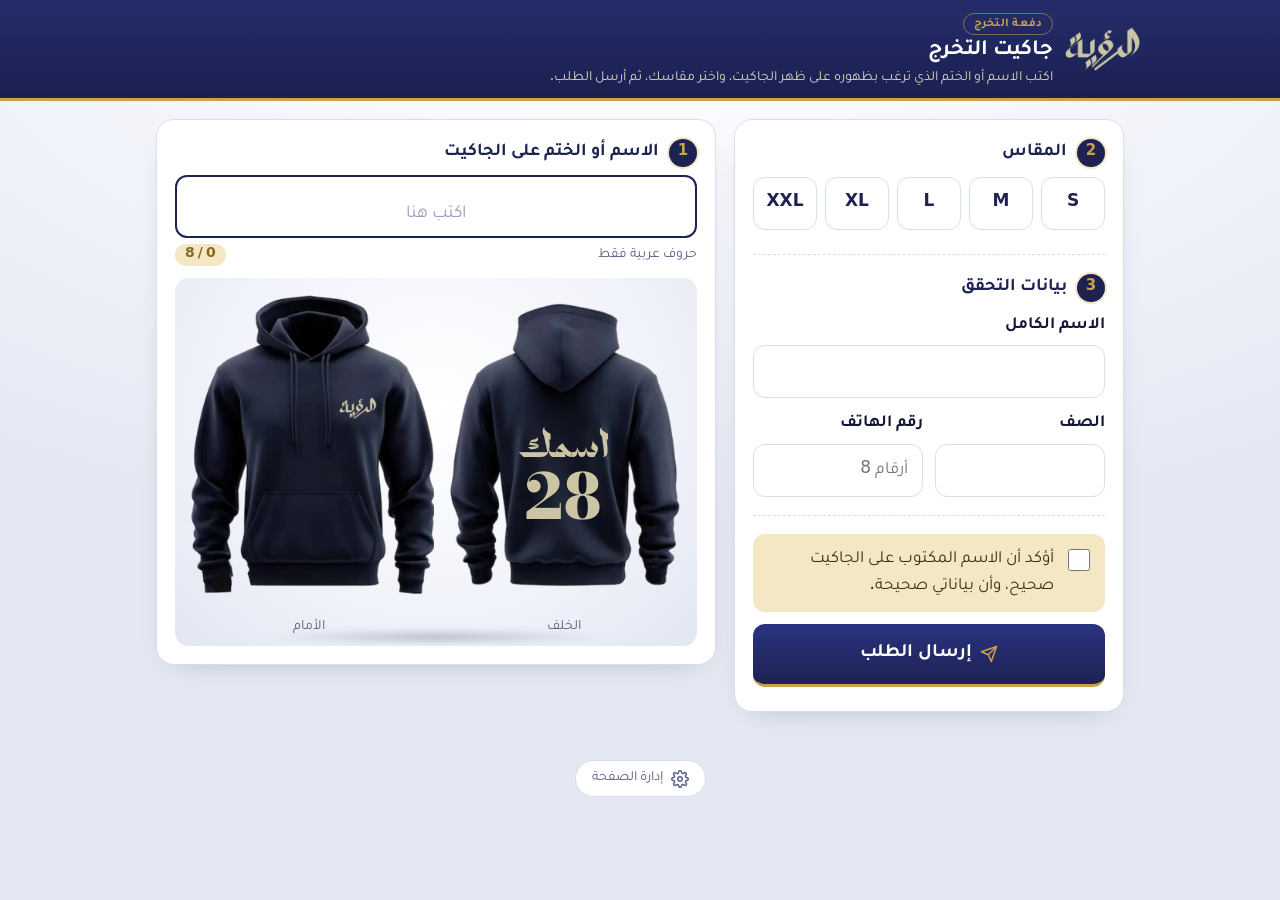
==== commit 6a3425df: "Visual identity: gold accent, studio background, batch badge, save-as-image order card, name animati" ====
--- a/index.html
+++ b/index.html
@@ -2,6 +2,8 @@
 <html lang="ar" dir="rtl">
 <head>
 <meta charset="utf-8">
+<meta name="color-scheme" content="light dark">
+<meta name="theme-color" content="#1b2050">
 <meta name="viewport" content="width=device-width,initial-scale=1">
 <title>طلب جاكيت التخرج</title>
 <link rel="preconnect" href="https://script.google.com">
@@ -9,12 +11,12 @@
 <link rel="preload" href="assets/foda.woff2" as="font" type="font/woff2" crossorigin>
 <link rel="preload" href="assets/bodoni-digits.woff2" as="font" type="font/woff2" crossorigin>
 <link rel="preload" href="assets/tajawal-700.woff2" as="font" type="font/woff2" crossorigin>
-<link rel="stylesheet" href="assets/fonts.css?v=20261005i">
-<link rel="stylesheet" href="assets/style.css?v=20261005i">
+<link rel="stylesheet" href="assets/fonts.css?v=20261005k">
+<link rel="stylesheet" href="assets/style.css?v=20261005k">
 </head>
 <body>
 <div id="demo" class="demo" hidden>وضع تجريبي: الطلبات تُحفظ في متصفحك فقط حتى يُضبط رابط الخادم.</div>
-<header class="top"><div class="hd"><div class="brand"><img src="assets/logo-word.webp" alt="مدرسة الرؤية ثنائية اللغة" width="75" height="44" fetchpriority="high"></div><div class="ht"><h1 id="title">جاكيت التخرج</h1><p id="intro"></p></div></div></header>
+<header class="top"><div class="hd"><div class="brand"><img src="assets/logo-word.webp" alt="مدرسة الرؤية ثنائية اللغة" width="75" height="44" fetchpriority="high"></div><div class="ht"><span class="batch">دفعة التخرج</span><h1 id="title">جاكيت التخرج</h1><p id="intro"></p></div></div></header>
 <main>
   <div id="closed" class="card msg info" hidden></div>
   <div class="stepbar" id="stepbar" aria-hidden="true"><span class="on" id="sb1"><i>1</i> الاسم</span><span id="sb2"><i>2</i> البيانات</span></div>
@@ -58,10 +60,11 @@
   <button type="button" id="sbSend" class="sb-btn" data-ic="send">إرسال الطلب</button>
 </div>
 <footer class="foot"><a href="admin.html" rel="nofollow" data-ic="gear">إدارة الصفحة</a></footer>
-<script src="assets/config.js?v=20261005i"></script>
-<script src="assets/icons.js?v=20261005i"></script>
-<script src="assets/api.js?v=20261005i"></script>
-<script src="assets/jacket.js?v=20261005i"></script>
+<script src="assets/config.js?v=20261005k"></script>
+<script src="assets/icons.js?v=20261005k"></script>
+<script src="assets/api.js?v=20261005k"></script>
+<script src="assets/jacket.js?v=20261005k"></script>
+<script src="assets/card.js?v=20261005k"></script>
 <script>try{IC.apply()}catch(e){}</script>
 <script>
 (function () {
@@ -198,6 +201,10 @@
     var h = $("doneH"); h.className = ""; h.textContent = res.updated ? "تم تحديث طلبك بنجاح" : "تم استلام طلبك بنجاح";
     $("doneSub").textContent = "شكراً لك، وصلنا طلبك وسيراجعه المشرف.";
     $("doneId").innerHTML = "رقم الطلب: <b>" + res.id + "</b>";
+    var pill = document.createElement("div"); pill.className = "idpill"; pill.textContent = "#" + res.id; h.insertAdjacentElement("afterend", pill);
+    var sv = document.createElement("button"); sv.type = "button"; sv.className = "savebtn"; sv.innerHTML = IC("download") + "حفظ بطاقة الطلب كصورة";
+    sv.addEventListener("click", function () { sv.disabled = true; JacketCard.save({ id: res.id, name: jn, number: S.number, size: size, student: st }).catch(function () {}).then(function () { sv.disabled = false; }); });
+    $("doneNx").insertAdjacentElement("beforebegin", sv);
     $("doneNx").innerHTML = '<b>الخطوة التالية:</b> سيتواصل معك المشرف عبر واتساب على الرقم <b dir="ltr">' + esc2(ph) + '</b> لاعتماد الطلب. احتفظ برقم الطلب.';
   });
 })();
--- a/assets/style.css
+++ b/assets/style.css
@@ -297,3 +297,73 @@
 /* الشعار الجديد: كلمة «الرؤية» مباشرة على الشريط الكحلي */
 .brand img{height:44px;width:auto;background:none;padding:0;border-radius:0;box-shadow:none}
 @media(max-width:859px){.brand img{height:40px}}
+
+/* ===== الهوية البصرية: كحلي + ذهبي هادئ، خط واحد، خلفية استوديو، حركات، وضع داكن ===== */
+:root{--gold:#c9a24b;--gold-l:#f3e7c4;--gold-d:#8a6a1c;color-scheme:light dark}
+body{font-weight:400}
+h1,h2,h3,.stephead h2,button,.chip span,.stepbar span,label,legend,b,strong{font-weight:700}
+/* خلفية استوديو ناعمة */
+body{background:radial-gradient(ellipse 90% 60% at 50% 0,#ffffff 0,#f1f3fa 55%,#e4e8f3 100%) fixed}
+.stage{background:radial-gradient(ellipse at 50% 35%,#fff 0,#f1f3fa 60%,#e1e6f2 100%);position:relative}
+.stage::after{content:"";position:absolute;left:18%;right:18%;bottom:2px;height:14px;background:radial-gradient(ellipse at center,rgba(20,24,56,.28),transparent 70%);filter:blur(3px);pointer-events:none}
+.stage-card .jv-back::after,.stage-card .jv-front::after{position:relative;z-index:1}
+/* رأس الصفحة: خط ذهبي وشارة الدفعة */
+header.top{border-bottom:3px solid var(--gold);background:linear-gradient(180deg,#252d6b,#1b2050)}
+header.top .batch{display:inline-block;font-size:12px;font-weight:700;letter-spacing:.02em;color:var(--gold);border:1px solid rgba(201,162,75,.55);border-radius:99px;padding:0 10px;margin-bottom:3px;line-height:1.7}
+header.top h1{margin:0}
+/* لمسات الذهبي */
+.stephead .n{background:var(--navy);color:var(--gold);box-shadow:0 0 0 2px var(--gold-l)}
+.stepbar span.on{box-shadow:inset 0 -3px 0 var(--gold)}
+.stepbar span.on i{background:var(--gold);color:var(--navy)}
+.chip input:checked+span{border-color:var(--gold);box-shadow:0 0 0 2px var(--gold),0 8px 16px -10px var(--navy)}
+.counter #cnt{background:var(--gold-l);color:var(--gold-d)}
+input:focus,textarea:focus,select:focus{border-color:var(--gold);box-shadow:0 0 0 4px rgba(201,162,75,.25)}
+button:focus-visible,.btn:focus-visible,.foot a:focus-visible{outline-color:var(--gold)}
+button.block{background:linear-gradient(180deg,#2a3380,#1d2252);color:#fff;border-bottom:3px solid var(--gold)}
+button.block .ic{color:var(--gold)}
+.check{background:var(--gold-l);color:#3d3210}
+.minisum{background:var(--gold-l)}
+/* ظهور الاسم على الجاكيت بحركة ناعمة */
+.jName{transform-box:fill-box;transform-origin:center}
+.jName.jin{animation:jin .22s ease-out}
+@keyframes jin{from{opacity:.35;transform:scale(.94)}to{opacity:1;transform:none}}
+/* بطاقة النجاح */
+.done{border-top:4px solid var(--gold);background:linear-gradient(180deg,#fffdf6,#fff 140px)}
+.done .idpill{display:inline-block;margin:6px auto 0;background:var(--navy);color:var(--gold);border-radius:99px;padding:4px 18px;font-size:20px;font-weight:700;letter-spacing:.03em}
+.done .stage{border:1px solid var(--gold-l)}
+.done .sum{background:var(--gold-l)}
+.savebtn{margin:14px auto 0;display:inline-flex;min-height:46px;background:#fff;color:var(--navy);border:1.5px solid var(--gold)}
+.savebtn:hover:not(:disabled){background:var(--gold-l);color:var(--navy)}
+.savebtn .ic{color:var(--gold-d)}
+@media(prefers-reduced-motion:reduce){.jName.jin{animation:none}}
+
+/* الوضع الداكن (يتبع إعداد الجهاز) */
+@media(prefers-color-scheme:dark){
+  :root:not([data-theme=light]){--bg:#0e1124;--card:#181d42;--ink:#eceef8;--mut:#a9afd0;--line:#2c3466;--navy:#2f3a8c;--navy-d:#0e1124;--navy-l:#3d49a8;--beige-l:#262c5c;--gold-l:#2a2f5e;--gold-d:#e1c27a}
+  body{background:radial-gradient(ellipse 90% 60% at 50% 0,#1b2150 0,#12162f 60%,#0b0e20 100%) fixed;color:var(--ink)}
+  .stephead h2,.sb-sum b,.minisum .mt b,.stat b,.done h2.pending,.chip span,.namefield input[type=text],.lnk.boxed,.sizes span{color:#f1ecd6}
+  .stephead .n{background:var(--gold);color:#141838;box-shadow:none}
+  input[type=text],input[type=tel],input[type=password],input[type=number],textarea,select{background:#10143a;color:var(--ink);border-color:var(--line)}
+  .namefield input[type=text]{border-color:var(--gold)!important}
+  .chip span,.lnk.boxed,.sizes span{background:#10143a;border-color:var(--line)}
+  .chip input:checked+span{background:var(--navy);color:var(--gold)}
+  .check{background:#222857;color:var(--ink)}
+  .minisum,.sum{background:#222857}
+  .counter #cnt{background:#2a2f5e;color:var(--gold)}
+  .stepbar span{background:#222857;color:var(--mut)}
+  .stepbar span.on{background:var(--navy);color:var(--gold)}
+  .sendbar{background:rgba(20,24,58,.96)!important;border-top-color:var(--line)!important}
+  .jtoggle,.stage-card .jtoggle{background:#10143a!important;border-color:var(--line)}
+  .jtoggle button{color:var(--ink)}
+  .done{background:linear-gradient(180deg,#1d2350,var(--card) 140px)}
+  .done h2{color:#6fd3a0}.done h2.pending{color:#f1ecd6}
+  .savebtn{background:#10143a;color:var(--ink)}
+  .msg.info{background:#3a3112;color:#f3e2a8}.msg.err{background:#431a1a;color:#ffb4ab}.msg.ok{background:#173a2a;color:#9be3bd}
+  .order,.stat,.card{background:var(--card);border-color:var(--line)}
+  .seg{background:#10143a}.seg button{color:var(--mut)}.seg button[aria-pressed="true"]{background:var(--navy);color:var(--gold)}
+  .lnk:hover:not(:disabled){background:#222857;color:#fff}
+  .foot a{background:var(--card);color:var(--mut);border-color:var(--line)}
+  .tools input,.tools select{background:#10143a}
+  button.ghost,.btn.ghost{background:transparent;color:#f1ecd6;border-color:var(--gold)}
+  .spin.lg{border-color:#2c3466;border-top-color:var(--gold)}
+}
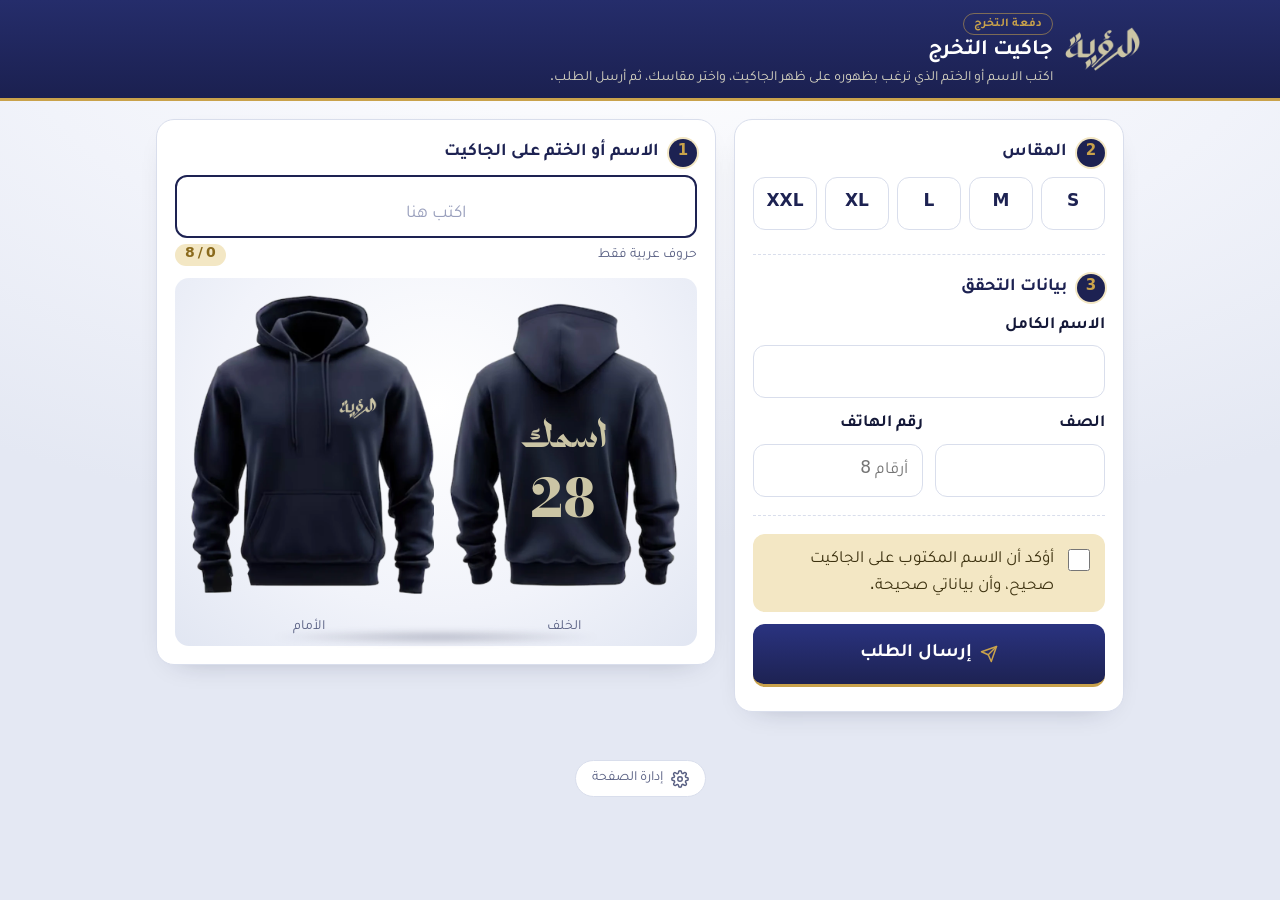
==== commit 165d07ac: "Preview: smaller number, name raised (jacket and saved card) Co-Authored-By: Claude Sonnet 5.5 <nore" ====
--- a/index.html
+++ b/index.html
@@ -11,8 +11,8 @@
 <link rel="preload" href="assets/foda.woff2" as="font" type="font/woff2" crossorigin>
 <link rel="preload" href="assets/bodoni-digits.woff2" as="font" type="font/woff2" crossorigin>
 <link rel="preload" href="assets/tajawal-700.woff2" as="font" type="font/woff2" crossorigin>
-<link rel="stylesheet" href="assets/fonts.css?v=20261005k">
-<link rel="stylesheet" href="assets/style.css?v=20261005k">
+<link rel="stylesheet" href="assets/fonts.css?v=20261005l">
+<link rel="stylesheet" href="assets/style.css?v=20261005l">
 </head>
 <body>
 <div id="demo" class="demo" hidden>وضع تجريبي: الطلبات تُحفظ في متصفحك فقط حتى يُضبط رابط الخادم.</div>
@@ -60,11 +60,11 @@
   <button type="button" id="sbSend" class="sb-btn" data-ic="send">إرسال الطلب</button>
 </div>
 <footer class="foot"><a href="admin.html" rel="nofollow" data-ic="gear">إدارة الصفحة</a></footer>
-<script src="assets/config.js?v=20261005k"></script>
-<script src="assets/icons.js?v=20261005k"></script>
-<script src="assets/api.js?v=20261005k"></script>
-<script src="assets/jacket.js?v=20261005k"></script>
-<script src="assets/card.js?v=20261005k"></script>
+<script src="assets/config.js?v=20261005l"></script>
+<script src="assets/icons.js?v=20261005l"></script>
+<script src="assets/api.js?v=20261005l"></script>
+<script src="assets/jacket.js?v=20261005l"></script>
+<script src="assets/card.js?v=20261005l"></script>
 <script>try{IC.apply()}catch(e){}</script>
 <script>
 (function () {
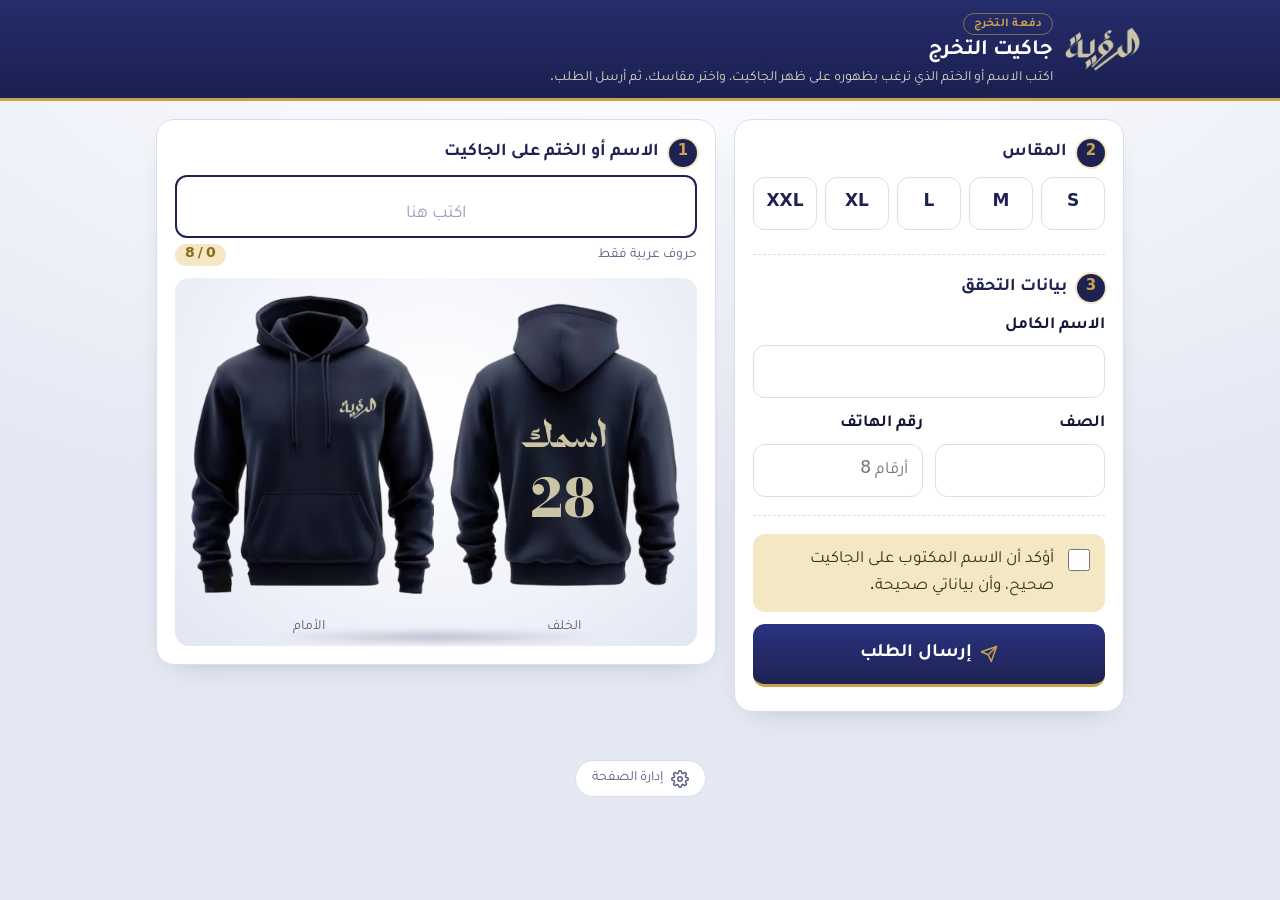
==== commit 9b19bb86: "Name field: visible warning when exceeding max chars or typing non-Arabic characters Co-Authored-By:" ====
--- a/index.html
+++ b/index.html
@@ -11,8 +11,8 @@
 <link rel="preload" href="assets/foda.woff2" as="font" type="font/woff2" crossorigin>
 <link rel="preload" href="assets/bodoni-digits.woff2" as="font" type="font/woff2" crossorigin>
 <link rel="preload" href="assets/tajawal-700.woff2" as="font" type="font/woff2" crossorigin>
-<link rel="stylesheet" href="assets/fonts.css?v=20261005l">
-<link rel="stylesheet" href="assets/style.css?v=20261005l">
+<link rel="stylesheet" href="assets/fonts.css?v=20261005m">
+<link rel="stylesheet" href="assets/style.css?v=20261005m">
 </head>
 <body>
 <div id="demo" class="demo" hidden>وضع تجريبي: الطلبات تُحفظ في متصفحك فقط حتى يُضبط رابط الخادم.</div>
@@ -26,6 +26,7 @@
         <label for="jname" class="stephead" style="margin-bottom:8px"><span class="n">1</span><h2>الاسم أو الختم على الجاكيت</h2></label>
         <input id="jname" type="text" inputmode="text" lang="ar" dir="rtl" placeholder="اكتب هنا" autocomplete="off" enterkeyhint="done" required>
         <div class="counter"><span>حروف عربية فقط</span><span id="cnt"></span></div>
+        <div class="namewarn" id="nameWarn" role="alert" aria-live="assertive" hidden></div>
       </div>
       <div class="stage" id="jacket"></div>
       <button type="button" id="nextBtn" class="block nextbtn">التالي: المقاس والبيانات</button>
@@ -60,11 +61,11 @@
   <button type="button" id="sbSend" class="sb-btn" data-ic="send">إرسال الطلب</button>
 </div>
 <footer class="foot"><a href="admin.html" rel="nofollow" data-ic="gear">إدارة الصفحة</a></footer>
-<script src="assets/config.js?v=20261005l"></script>
-<script src="assets/icons.js?v=20261005l"></script>
-<script src="assets/api.js?v=20261005l"></script>
-<script src="assets/jacket.js?v=20261005l"></script>
-<script src="assets/card.js?v=20261005l"></script>
+<script src="assets/config.js?v=20261005m"></script>
+<script src="assets/icons.js?v=20261005m"></script>
+<script src="assets/api.js?v=20261005m"></script>
+<script src="assets/jacket.js?v=20261005m"></script>
+<script src="assets/card.js?v=20261005m"></script>
 <script>try{IC.apply()}catch(e){}</script>
 <script>
 (function () {
@@ -80,10 +81,23 @@
   var max = 8;
 
   function clean(v) { return v.replace(/[^ء-غف-يـ ]/g, "").replace(/\s{2,}/g, " ").slice(0, max); }
+  var warnT;
+  function warn(m) {
+    var w = $("nameWarn"); w.textContent = m; w.hidden = false;
+    nameEl.classList.remove("shake"); void nameEl.offsetWidth; nameEl.classList.add("shake");
+    if (navigator.vibrate) try { navigator.vibrate(40); } catch (e) {}
+    clearTimeout(warnT); warnT = setTimeout(function () { w.hidden = true; }, 3500);
+  }
   function upd() {
-    var v = clean(nameEl.value);
-    if (v !== nameEl.value) nameEl.value = v;
+    var raw = nameEl.value, v = clean(raw);
+    if (v !== raw) {
+      var arOnly = raw.replace(/[^ء-غف-يـ ]/g, "").replace(/\s{2,}/g, " ");
+      if (arOnly.length > max) warn("الحد الأقصى " + max + " حروف فقط، لذلك لن تُضاف حروف أخرى.");
+      else warn("يُسمح بالحروف العربية فقط (بدون أرقام أو رموز أو حروف إنجليزية).");
+      nameEl.value = v;
+    }
     $("cnt").textContent = v.length + " / " + max;
+    $("cnt").classList.toggle("full", v.length >= max);
     Jacket.update(svg, v.trim() || "اسمك", S.number);
   }
   function renderSizes() {
@@ -94,7 +108,7 @@
   }
   function apply() {
     $("title").textContent = S.title; $("intro").textContent = S.intro; document.title = S.title;
-    max = +S.maxChars || 8; nameEl.maxLength = max;
+    max = +S.maxChars || 8; nameEl.removeAttribute("maxlength");
     renderSizes(); upd();
     var open = !!S.open;
     $("closed").textContent = S.closedMessage; $("closed").hidden = open;
--- a/assets/style.css
+++ b/assets/style.css
@@ -367,3 +367,11 @@
   button.ghost,.btn.ghost{background:transparent;color:#f1ecd6;border-color:var(--gold)}
   .spin.lg{border-color:#2c3466;border-top-color:var(--gold)}
 }
+
+/* تنبيه تجاوز عدد الحروف */
+.namewarn{margin-top:8px;padding:9px 12px;border-radius:10px;background:#fff4dc;color:#7a5200;border:1px solid var(--gold);font-size:15px;font-weight:700;animation:rise .2s both}
+.counter #cnt.full{background:#fde8e6;color:var(--bad)}
+.namefield input.shake{animation:shake .35s}
+@keyframes shake{20%{transform:translateX(-6px)}40%{transform:translateX(6px)}60%{transform:translateX(-4px)}80%{transform:translateX(4px)}}
+@media(prefers-reduced-motion:reduce){.namefield input.shake{animation:none}}
+@media(prefers-color-scheme:dark){:root:not([data-theme=light]) .namewarn{background:#3a3112;color:#f3e2a8}:root:not([data-theme=light]) .counter #cnt.full{background:#431a1a;color:#ffb4ab}}
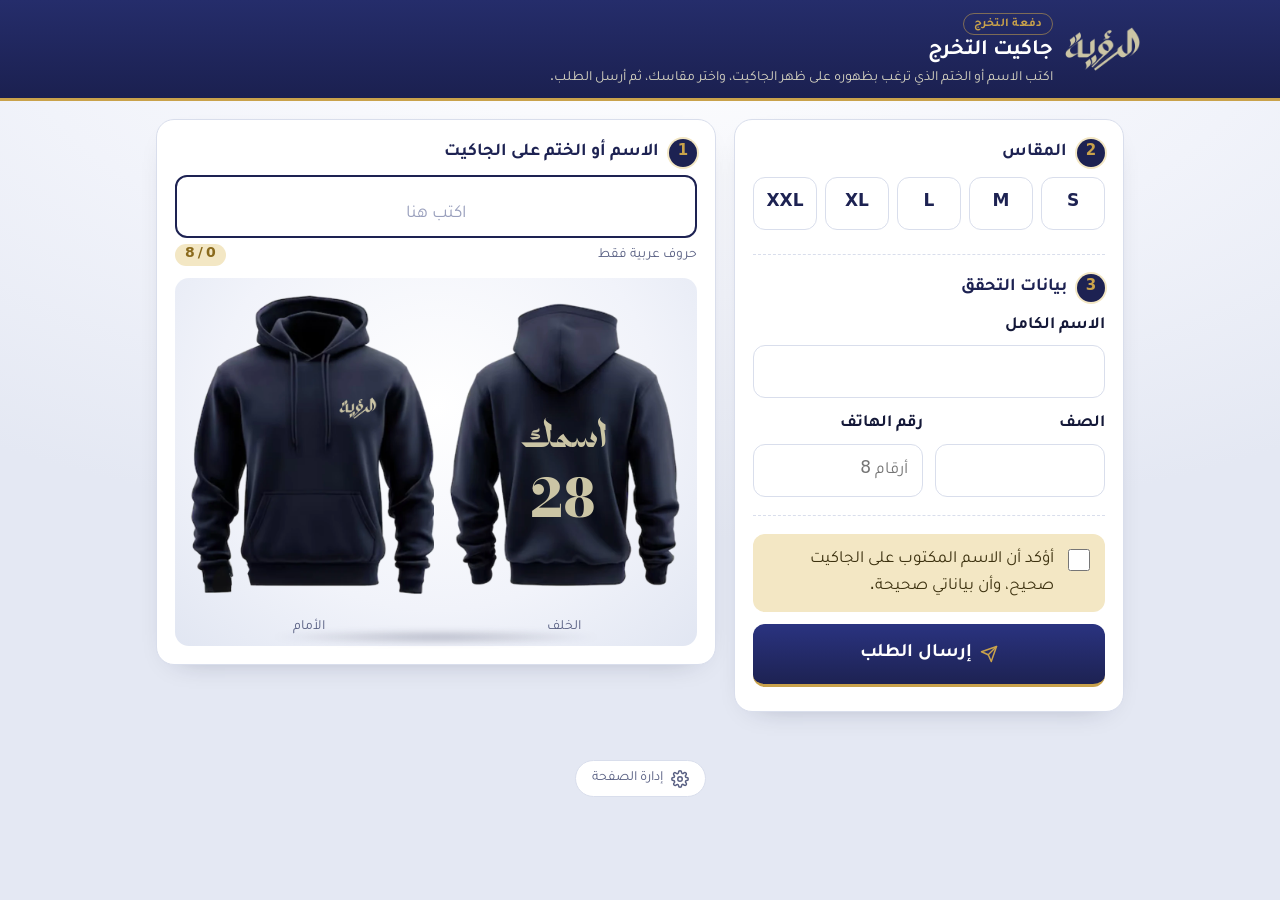
==== commit 87d9d18e: "Add favicon, app icons and link-preview (Open Graph) image Co-Authored-By: Claude Sonnet 5.5 <norepl" ====
--- a/index.html
+++ b/index.html
@@ -6,13 +6,33 @@
 <meta name="theme-color" content="#1b2050">
 <meta name="viewport" content="width=device-width,initial-scale=1">
 <title>طلب جاكيت التخرج</title>
+<link rel="icon" href="favicon.ico" sizes="any">
+<link rel="icon" type="image/png" sizes="32x32" href="assets/favicon-32.png">
+<link rel="icon" type="image/png" sizes="192x192" href="assets/icon-192.png">
+<link rel="apple-touch-icon" href="assets/apple-touch-icon.png">
+<meta name="description" content="اكتب اسمك على ظهر جاكيت التخرج، اختر مقاسك وأرسل طلبك بسهولة.">
+<link rel="canonical" href="https://almotawa80.github.io/graduation-jacket/">
+<meta property="og:type" content="website">
+<meta property="og:locale" content="ar_AR">
+<meta property="og:site_name" content="مدرسة الرؤية ثنائية اللغة">
+<meta property="og:title" content="طلب جاكيت التخرج">
+<meta property="og:description" content="اكتب اسمك على ظهر جاكيتك، اختر مقاسك وأرسل طلبك بسهولة.">
+<meta property="og:url" content="https://almotawa80.github.io/graduation-jacket/">
+<meta property="og:image" content="https://almotawa80.github.io/graduation-jacket/assets/og.jpg">
+<meta property="og:image:type" content="image/jpeg">
+<meta property="og:image:width" content="1200">
+<meta property="og:image:height" content="630">
+<meta property="og:image:alt" content="جاكيت التخرج مع اسم الطالب على الظهر">
+<meta name="twitter:card" content="summary_large_image">
+<meta name="twitter:image" content="https://almotawa80.github.io/graduation-jacket/assets/og.jpg">
+
 <link rel="preconnect" href="https://script.google.com">
 <link rel="preconnect" href="https://script.googleusercontent.com" crossorigin>
 <link rel="preload" href="assets/foda.woff2" as="font" type="font/woff2" crossorigin>
 <link rel="preload" href="assets/bodoni-digits.woff2" as="font" type="font/woff2" crossorigin>
 <link rel="preload" href="assets/tajawal-700.woff2" as="font" type="font/woff2" crossorigin>
-<link rel="stylesheet" href="assets/fonts.css?v=20261005m">
-<link rel="stylesheet" href="assets/style.css?v=20261005m">
+<link rel="stylesheet" href="assets/fonts.css?v=20261005n">
+<link rel="stylesheet" href="assets/style.css?v=20261005n">
 </head>
 <body>
 <div id="demo" class="demo" hidden>وضع تجريبي: الطلبات تُحفظ في متصفحك فقط حتى يُضبط رابط الخادم.</div>
@@ -61,11 +81,11 @@
   <button type="button" id="sbSend" class="sb-btn" data-ic="send">إرسال الطلب</button>
 </div>
 <footer class="foot"><a href="admin.html" rel="nofollow" data-ic="gear">إدارة الصفحة</a></footer>
-<script src="assets/config.js?v=20261005m"></script>
-<script src="assets/icons.js?v=20261005m"></script>
-<script src="assets/api.js?v=20261005m"></script>
-<script src="assets/jacket.js?v=20261005m"></script>
-<script src="assets/card.js?v=20261005m"></script>
+<script src="assets/config.js?v=20261005n"></script>
+<script src="assets/icons.js?v=20261005n"></script>
+<script src="assets/api.js?v=20261005n"></script>
+<script src="assets/jacket.js?v=20261005n"></script>
+<script src="assets/card.js?v=20261005n"></script>
 <script>try{IC.apply()}catch(e){}</script>
 <script>
 (function () {
